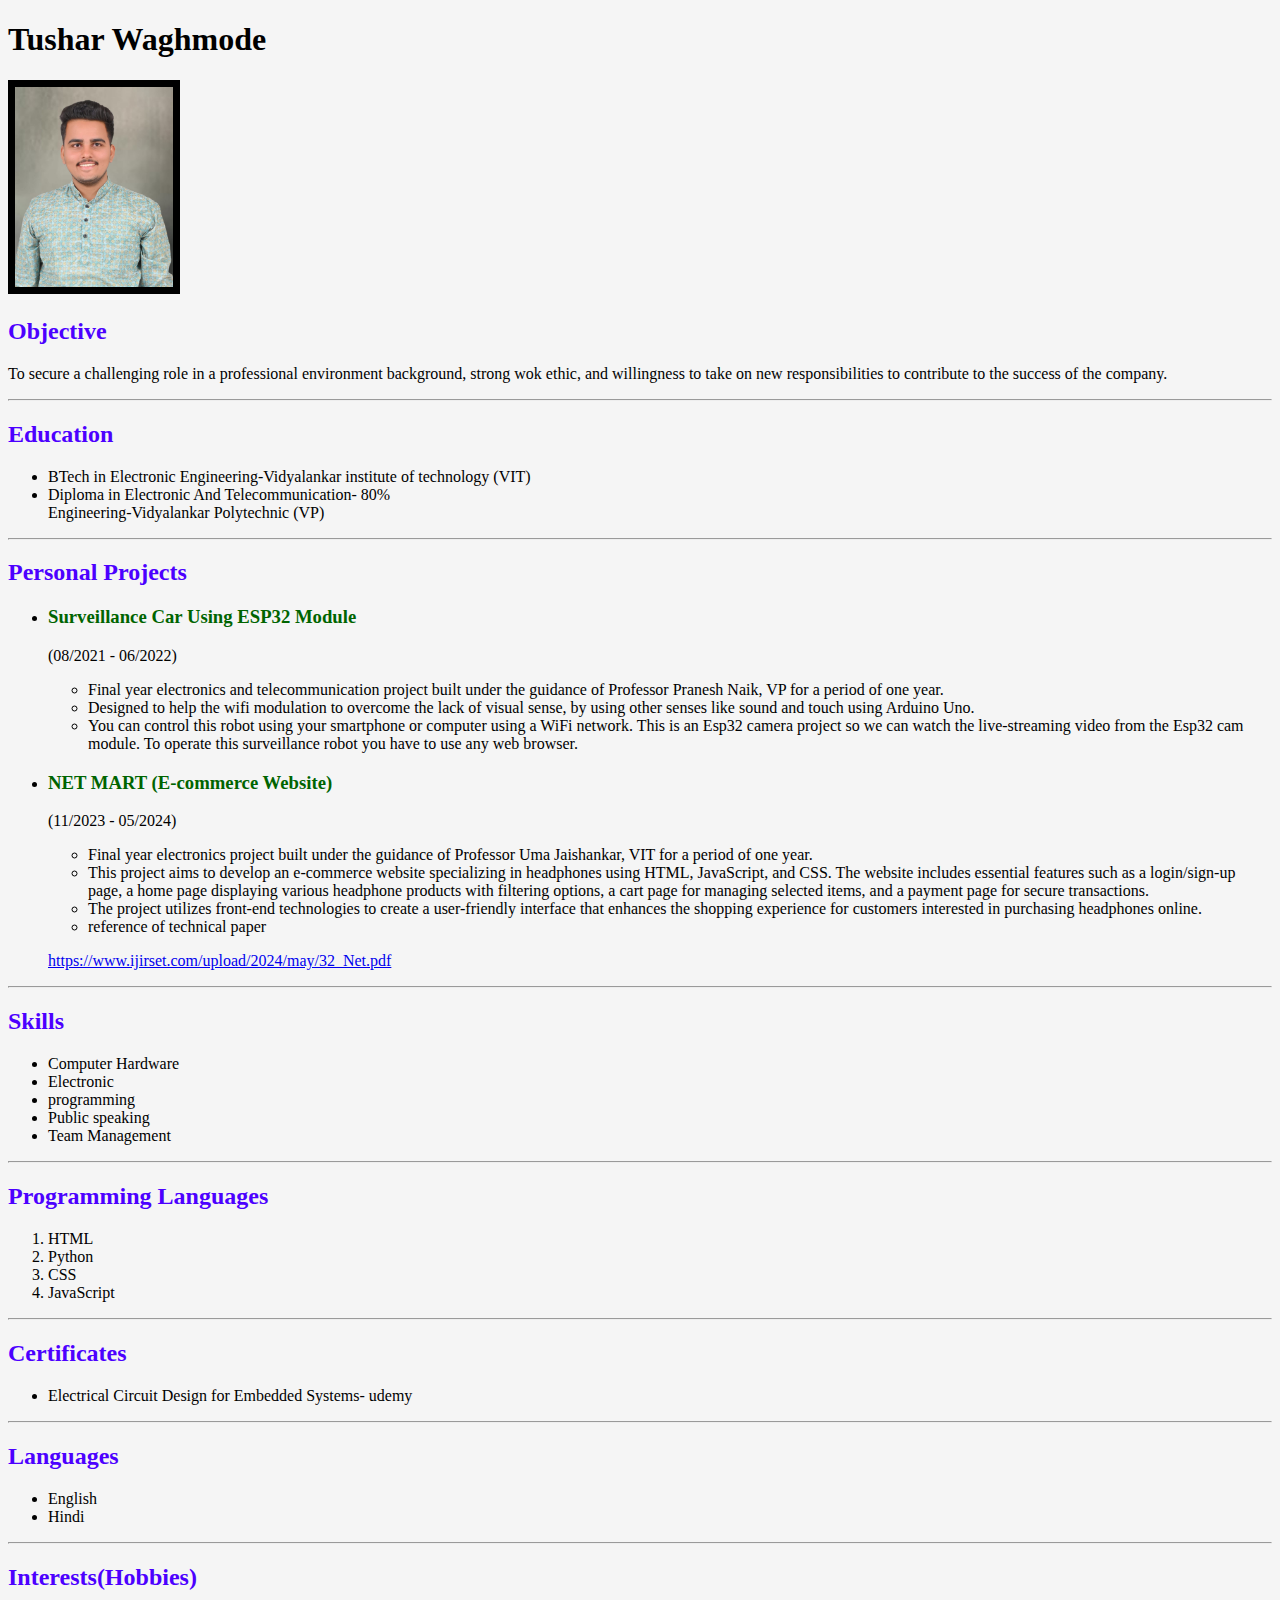
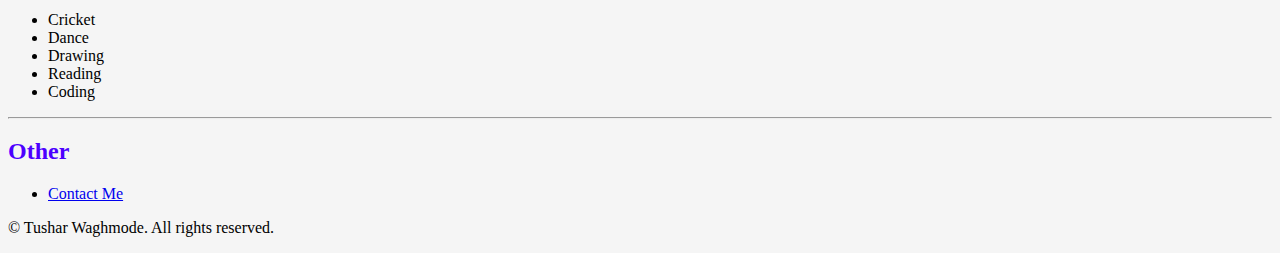
==== index.html @ f63eb8cd "Add files via upload" ====
<!DOCTYPE html>
<html lang="en">
    <head>
        <meta charset="UTF-8">
        <title>Resume</title>
        <link
        rel="stylesheet"
        href="./style.css" />
    </head>

    <body>
        <h1 style="color: black;">Tushar Waghmode</h1>
        <img src="./Tushar.jpg" height="200" >
        <h2>Objective</h2>
        <p>To secure a challenging role in a professional environment background, strong wok ethic, and willingness to take on new responsibilities to contribute to the success of the company.</p>
        <hr />
        <h2>Education</h2>
        <ul>
            <li>BTech in Electronic Engineering-Vidyalankar institute of technology  (VIT)</li>
            <li>Diploma in Electronic And Telecommunication- 80%</li>
            Engineering-Vidyalankar Polytechnic (VP)
        </ul>
        <hr />
        <h2>Personal Projects</h2>
        <ul>
            <li><h3>Surveillance Car Using ESP32 Module</h3></li>
            <p>(08/2021 - 06/2022)</p>
            <ul>
                <li>Final year electronics and telecommunication project built under the 
                    guidance of Professor Pranesh Naik, VP for a period of one year.</li>
                    <li>Designed to help the wifi modulation to overcome the lack of visual 
                        sense, by using other senses like sound and touch using Arduino Uno.</li>
                        <li>You can control this robot using your smartphone or computer using 
                            a WiFi network. This is an Esp32 camera project so we can watch the 
                            live-streaming video from the Esp32 cam module. To operate this 
                            surveillance robot you have to use any web browser.</li>
            </ul>
            <li><h3>NET MART (E-commerce Website)</h3></li>
            <p>(11/2023 - 05/2024)</p>
            <ul>
                <li>Final year electronics project built under the guidance of Professor
                    Uma Jaishankar, VIT for a period of one year.
                    </li>
                    <li>This project aims to develop an e-commerce website specializing in headphones using HTML, 
                        JavaScript, and CSS. The website includes essential features such as a login/sign-up page, a home page displaying 
                        various headphone products with filtering options, a cart page for managing selected items, and a payment page for 
                        secure transactions. </li>
                        <li>The project utilizes front-end technologies to create a user-friendly interface that enhances the 
                            shopping experience for customers interested in purchasing headphones online.</li>
                            <li>reference of technical paper</li>
            </ul>
            <P><a href="https://www.ijirset.com/upload/2024/may/32_Net.pdf">https://www.ijirset.com/upload/2024/may/32_Net.pdf</a></P>
        </ul>
        <hr />
        <h2>Skills</h2>
        <ul>
        <li>Computer Hardware</li>
        <li>Electronic</li>
        <li>programming</li>
        <li>Public speaking</li>
        <li>Team Management</li>
    </ul>
    <hr />
    <h2>Programming Languages</h2>
    <ol>
        <li>HTML</li>
        <li>Python</li>
        <li>CSS</li>
        <li>JavaScript</li>
    </ol>
    <hr />
    <h2>Certificates</h2>
    <ul>
        <li>Electrical Circuit Design for Embedded Systems- udemy
        </li>
    </ul>
    <hr />
    <h2>Languages</h2>
    <ul>
        <li>English</li>
        <li>Hindi</li>
        
    </ul>
    <hr />
    <h2>Interests(Hobbies)</h2>
    <ul>
        <li>Cricket</li>
        <li>Dance</li>
        <li>Drawing</li>
        <li>Reading</li>
        <li>Coding</li>
    </ul>
    <hr />
    <h2>Other</h2>
    <ul>
        <li><a href="./Contact.html"> Contact Me</a></li></ul>
        <Footer>
            <p>© Tushar Waghmode. All rights reserved.</p>
        </Footer>
    </body>

</html>
---- style.css ----
h2{color: rgb(76, 0, 255);}
h3{color:darkgreen}
html{background: whitesmoke; }
h1{font-family:'Times New Roman', Times, serif ;}
img{border: 7px solid black;}
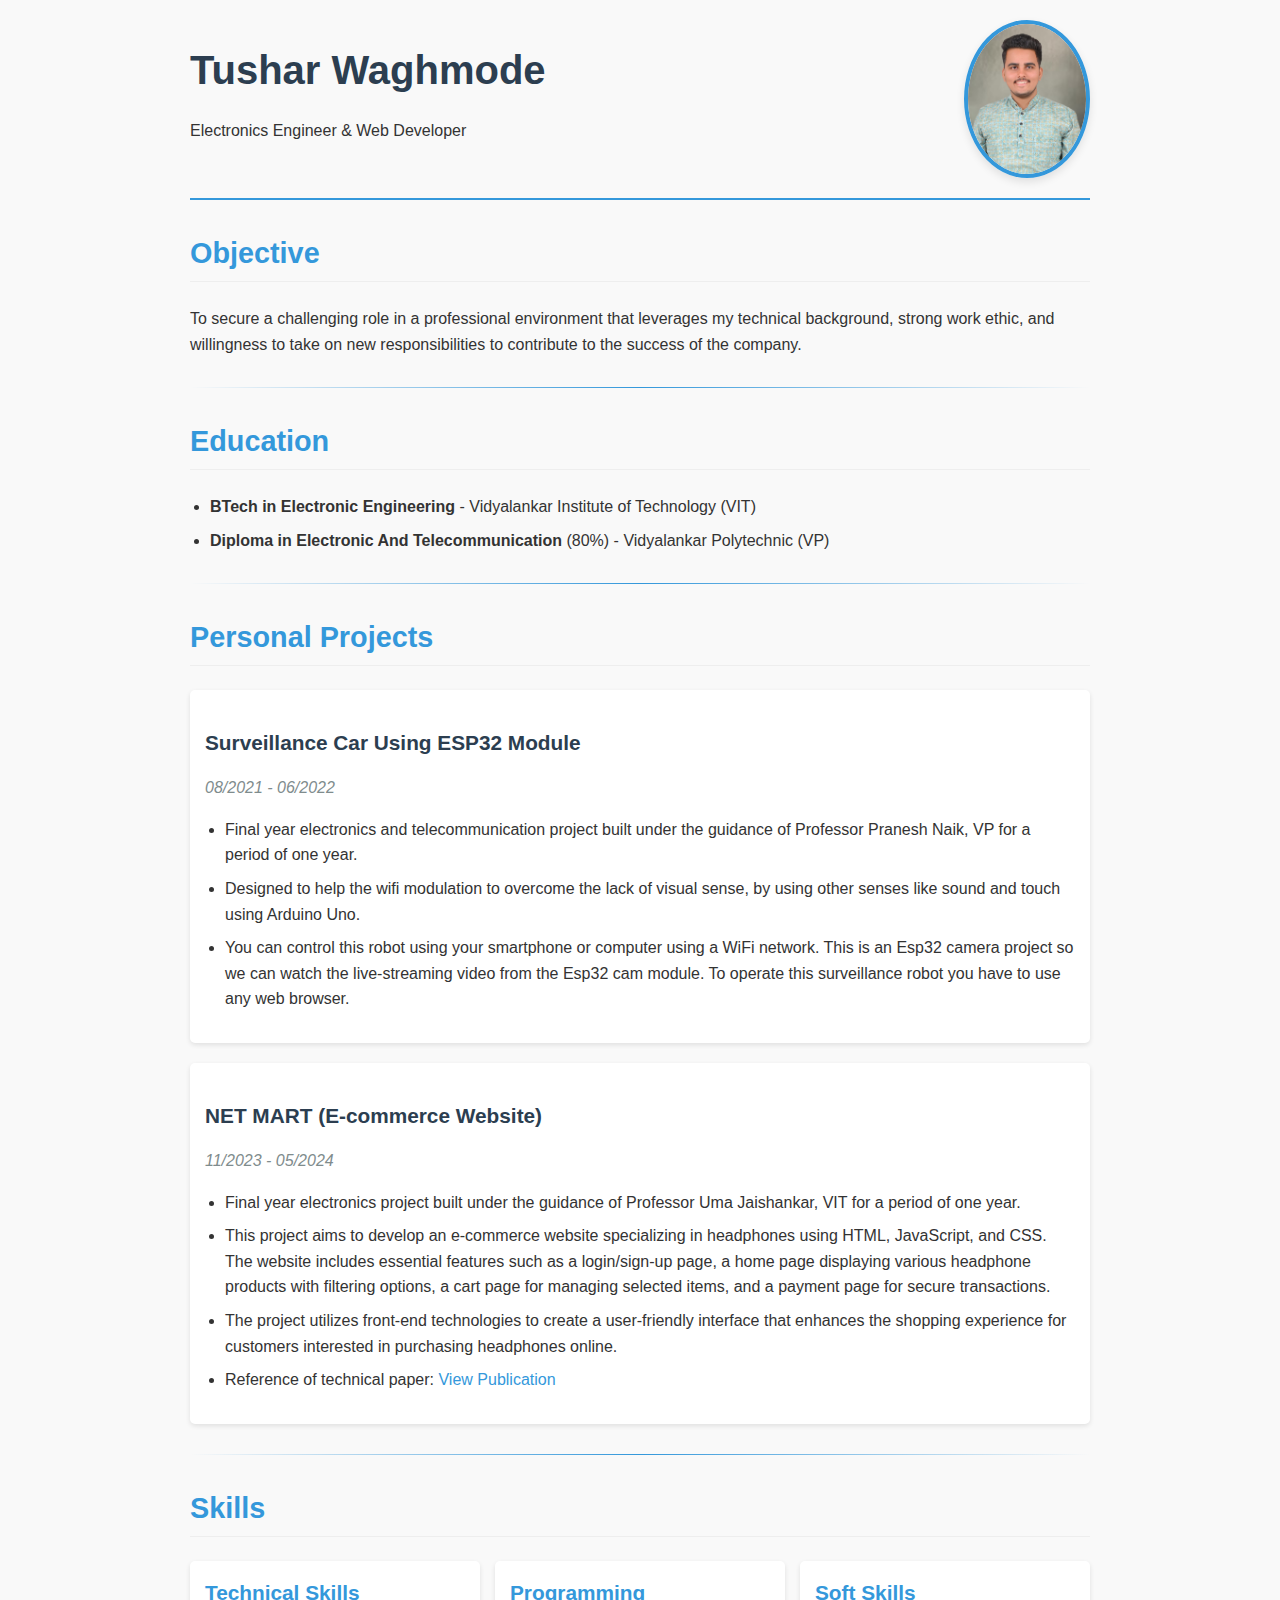
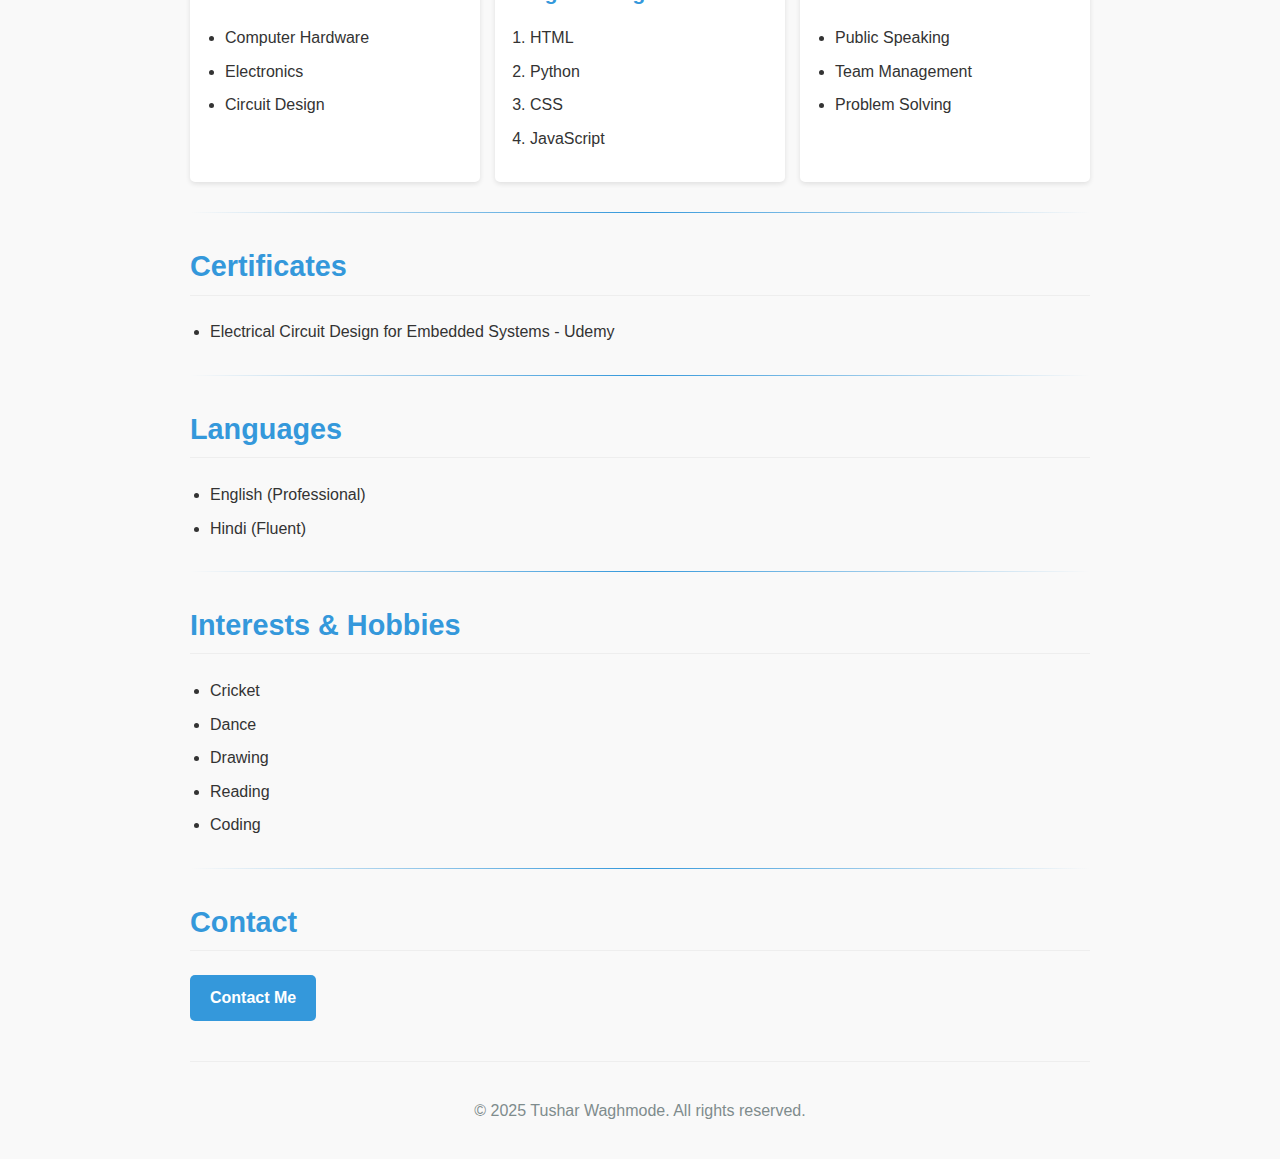
==== commit 851d1ee0: "first commit" ====
--- a/index.html
+++ b/index.html
@@ -2,101 +2,293 @@
 <html lang="en">
     <head>
         <meta charset="UTF-8">
-        <title>Resume</title>
-        <link
-        rel="stylesheet"
-        href="./style.css" />
+        <meta name="viewport" content="width=device-width, initial-scale=1.0">
+        <title>Tushar Waghmode - Resume</title>
+        <style>
+            :root {
+                --primary-color: #2c3e50;
+                --secondary-color: #3498db;
+                --accent-color: #e74c3c;
+                --light-color: #ecf0f1;
+                --dark-color: #2c3e50;
+                --text-color: #333;
+                --text-light: #7f8c8d;
+            }
+            
+            body {
+                font-family: 'Segoe UI', Tahoma, Geneva, Verdana, sans-serif;
+                line-height: 1.6;
+                color: var(--text-color);
+                max-width: 900px;
+                margin: 0 auto;
+                padding: 20px;
+                background-color: #f9f9f9;
+            }
+            
+            header {
+                display: flex;
+                align-items: center;
+                justify-content: space-between;
+                margin-bottom: 30px;
+                padding-bottom: 20px;
+                border-bottom: 2px solid var(--secondary-color);
+            }
+            
+            h1 {
+                color: var(--primary-color);
+                font-size: 2.5rem;
+                margin: 0;
+                font-weight: 700;
+            }
+            
+            h2 {
+                color: var(--secondary-color);
+                font-size: 1.8rem;
+                margin-top: 25px;
+                padding-bottom: 5px;
+                border-bottom: 1px solid #eee;
+            }
+            
+            h3 {
+                color: var(--primary-color);
+                font-size: 1.3rem;
+                margin-bottom: 5px;
+            }
+            
+            img {
+                border-radius: 50%;
+                border: 4px solid var(--secondary-color);
+                box-shadow: 0 4px 8px rgba(0,0,0,0.1);
+            }
+            
+            ul, ol {
+                padding-left: 20px;
+            }
+            
+            li {
+                margin-bottom: 8px;
+            }
+            
+            a {
+                color: var(--secondary-color);
+                text-decoration: none;
+                transition: color 0.3s;
+            }
+            
+            a:hover {
+                color: var(--accent-color);
+                text-decoration: underline;
+            }
+            
+            .project {
+                background-color: white;
+                padding: 15px;
+                margin-bottom: 20px;
+                border-radius: 5px;
+                box-shadow: 0 2px 5px rgba(0,0,0,0.1);
+            }
+            
+            .project-date {
+                color: var(--text-light);
+                font-style: italic;
+                margin-bottom: 10px;
+            }
+            
+            .skills-container {
+                display: flex;
+                flex-wrap: wrap;
+                gap: 15px;
+            }
+            
+            .skill-category {
+                flex: 1;
+                min-width: 200px;
+                background-color: white;
+                padding: 15px;
+                border-radius: 5px;
+                box-shadow: 0 2px 5px rgba(0,0,0,0.1);
+            }
+            
+            .skill-category h3 {
+                margin-top: 0;
+                color: var(--secondary-color);
+            }
+            
+            footer {
+                text-align: center;
+                margin-top: 40px;
+                padding-top: 20px;
+                border-top: 1px solid #eee;
+                color: var(--text-light);
+            }
+            
+            hr {
+                border: 0;
+                height: 1px;
+                background-image: linear-gradient(to right, rgba(0,0,0,0), var(--secondary-color), rgba(0,0,0,0));
+                margin: 30px 0;
+            }
+            
+            .contact-button {
+                display: inline-block;
+                background-color: var(--secondary-color);
+                color: white;
+                padding: 10px 20px;
+                border-radius: 5px;
+                text-decoration: none;
+                font-weight: bold;
+                transition: background-color 0.3s;
+            }
+            
+            .contact-button:hover {
+                background-color: var(--accent-color);
+                text-decoration: none;
+            }
+            
+            @media (max-width: 768px) {
+                header {
+                    flex-direction: column;
+                    text-align: center;
+                }
+                
+                img {
+                    margin-top: 20px;
+                }
+                
+                h1 {
+                    font-size: 2rem;
+                }
+            }
+        </style>
     </head>
 
     <body>
-        <h1 style="color: black;">Tushar Waghmode</h1>
-        <img src="./Tushar.jpg" height="200" >
-        <h2>Objective</h2>
-        <p>To secure a challenging role in a professional environment background, strong wok ethic, and willingness to take on new responsibilities to contribute to the success of the company.</p>
-        <hr />
-        <h2>Education</h2>
-        <ul>
-            <li>BTech in Electronic Engineering-Vidyalankar institute of technology  (VIT)</li>
-            <li>Diploma in Electronic And Telecommunication- 80%</li>
-            Engineering-Vidyalankar Polytechnic (VP)
-        </ul>
-        <hr />
-        <h2>Personal Projects</h2>
-        <ul>
-            <li><h3>Surveillance Car Using ESP32 Module</h3></li>
-            <p>(08/2021 - 06/2022)</p>
-            <ul>
-                <li>Final year electronics and telecommunication project built under the 
-                    guidance of Professor Pranesh Naik, VP for a period of one year.</li>
-                    <li>Designed to help the wifi modulation to overcome the lack of visual 
-                        sense, by using other senses like sound and touch using Arduino Uno.</li>
-                        <li>You can control this robot using your smartphone or computer using 
-                            a WiFi network. This is an Esp32 camera project so we can watch the 
-                            live-streaming video from the Esp32 cam module. To operate this 
-                            surveillance robot you have to use any web browser.</li>
-            </ul>
-            <li><h3>NET MART (E-commerce Website)</h3></li>
-            <p>(11/2023 - 05/2024)</p>
-            <ul>
-                <li>Final year electronics project built under the guidance of Professor
-                    Uma Jaishankar, VIT for a period of one year.
-                    </li>
-                    <li>This project aims to develop an e-commerce website specializing in headphones using HTML, 
-                        JavaScript, and CSS. The website includes essential features such as a login/sign-up page, a home page displaying 
-                        various headphone products with filtering options, a cart page for managing selected items, and a payment page for 
-                        secure transactions. </li>
-                        <li>The project utilizes front-end technologies to create a user-friendly interface that enhances the 
-                            shopping experience for customers interested in purchasing headphones online.</li>
-                            <li>reference of technical paper</li>
-            </ul>
-            <P><a href="https://www.ijirset.com/upload/2024/may/32_Net.pdf">https://www.ijirset.com/upload/2024/may/32_Net.pdf</a></P>
-        </ul>
-        <hr />
-        <h2>Skills</h2>
-        <ul>
-        <li>Computer Hardware</li>
-        <li>Electronic</li>
-        <li>programming</li>
-        <li>Public speaking</li>
-        <li>Team Management</li>
-    </ul>
-    <hr />
-    <h2>Programming Languages</h2>
-    <ol>
-        <li>HTML</li>
-        <li>Python</li>
-        <li>CSS</li>
-        <li>JavaScript</li>
-    </ol>
-    <hr />
-    <h2>Certificates</h2>
-    <ul>
-        <li>Electrical Circuit Design for Embedded Systems- udemy
-        </li>
-    </ul>
-    <hr />
-    <h2>Languages</h2>
-    <ul>
-        <li>English</li>
-        <li>Hindi</li>
-        
-    </ul>
-    <hr />
-    <h2>Interests(Hobbies)</h2>
-    <ul>
-        <li>Cricket</li>
-        <li>Dance</li>
-        <li>Drawing</li>
-        <li>Reading</li>
-        <li>Coding</li>
-    </ul>
-    <hr />
-    <h2>Other</h2>
-    <ul>
-        <li><a href="./Contact.html"> Contact Me</a></li></ul>
-        <Footer>
-            <p>© Tushar Waghmode. All rights reserved.</p>
-        </Footer>
+        <header>
+            <div>
+                <h1>Tushar Waghmode</h1>
+                <p>Electronics Engineer & Web Developer</p>
+            </div>
+            <img src="./Tushar.jpg" height="150" alt="Tushar Waghmode">
+        </header>
+
+        <section>
+            <h2>Objective</h2>
+            <p>To secure a challenging role in a professional environment that leverages my technical background, strong work ethic, and willingness to take on new responsibilities to contribute to the success of the company.</p>
+        </section>
+
+        <hr />
+
+        <section>
+            <h2>Education</h2>
+            <ul>
+                <li><strong>BTech in Electronic Engineering</strong> - Vidyalankar Institute of Technology (VIT)</li>
+                <li><strong>Diploma in Electronic And Telecommunication</strong> (80%) - Vidyalankar Polytechnic (VP)</li>
+            </ul>
+        </section>
+
+        <hr />
+
+        <section>
+            <h2>Personal Projects</h2>
+            
+            <div class="project">
+                <h3>Surveillance Car Using ESP32 Module</h3>
+                <p class="project-date">08/2021 - 06/2022</p>
+                <ul>
+                    <li>Final year electronics and telecommunication project built under the guidance of Professor Pranesh Naik, VP for a period of one year.</li>
+                    <li>Designed to help the wifi modulation to overcome the lack of visual sense, by using other senses like sound and touch using Arduino Uno.</li>
+                    <li>You can control this robot using your smartphone or computer using a WiFi network. This is an Esp32 camera project so we can watch the live-streaming video from the Esp32 cam module. To operate this surveillance robot you have to use any web browser.</li>
+                </ul>
+            </div>
+            
+            <div class="project">
+                <h3>NET MART (E-commerce Website)</h3>
+                <p class="project-date">11/2023 - 05/2024</p>
+                <ul>
+                    <li>Final year electronics project built under the guidance of Professor Uma Jaishankar, VIT for a period of one year.</li>
+                    <li>This project aims to develop an e-commerce website specializing in headphones using HTML, JavaScript, and CSS. The website includes essential features such as a login/sign-up page, a home page displaying various headphone products with filtering options, a cart page for managing selected items, and a payment page for secure transactions.</li>
+                    <li>The project utilizes front-end technologies to create a user-friendly interface that enhances the shopping experience for customers interested in purchasing headphones online.</li>
+                    <li>Reference of technical paper: <a href="https://www.ijirset.com/upload/2024/may/32_Net.pdf" target="_blank">View Publication</a></li>
+                </ul>
+            </div>
+        </section>
+
+        <hr />
+
+        <section>
+            <h2>Skills</h2>
+            <div class="skills-container">
+                <div class="skill-category">
+                    <h3>Technical Skills</h3>
+                    <ul>
+                        <li>Computer Hardware</li>
+                        <li>Electronics</li>
+                        <li>Circuit Design</li>
+                    </ul>
+                </div>
+                
+                <div class="skill-category">
+                    <h3>Programming</h3>
+                    <ol>
+                        <li>HTML</li>
+                        <li>Python</li>
+                        <li>CSS</li>
+                        <li>JavaScript</li>
+                    </ol>
+                </div>
+                
+                <div class="skill-category">
+                    <h3>Soft Skills</h3>
+                    <ul>
+                        <li>Public Speaking</li>
+                        <li>Team Management</li>
+                        <li>Problem Solving</li>
+                    </ul>
+                </div>
+            </div>
+        </section>
+
+        <hr />
+
+        <section>
+            <h2>Certificates</h2>
+            <ul>
+                <li>Electrical Circuit Design for Embedded Systems - Udemy</li>
+            </ul>
+        </section>
+
+        <hr />
+
+        <section>
+            <h2>Languages</h2>
+            <ul>
+                <li>English (Professional)</li>
+                <li>Hindi (Fluent)</li>
+            </ul>
+        </section>
+
+        <hr />
+
+        <section>
+            <h2>Interests & Hobbies</h2>
+            <ul>
+                <li>Cricket</li>
+                <li>Dance</li>
+                <li>Drawing</li>
+                <li>Reading</li>
+                <li>Coding</li>
+            </ul>
+        </section>
+
+        <hr />
+
+        <section>
+            <h2>Contact</h2>
+            <p><a href="./Contact.html" class="contact-button">Contact Me</a></p>
+        </section>
+
+        <footer>
+            <p>© 2025 Tushar Waghmode. All rights reserved.</p>
+        </footer>
     </body>
-
 </html>